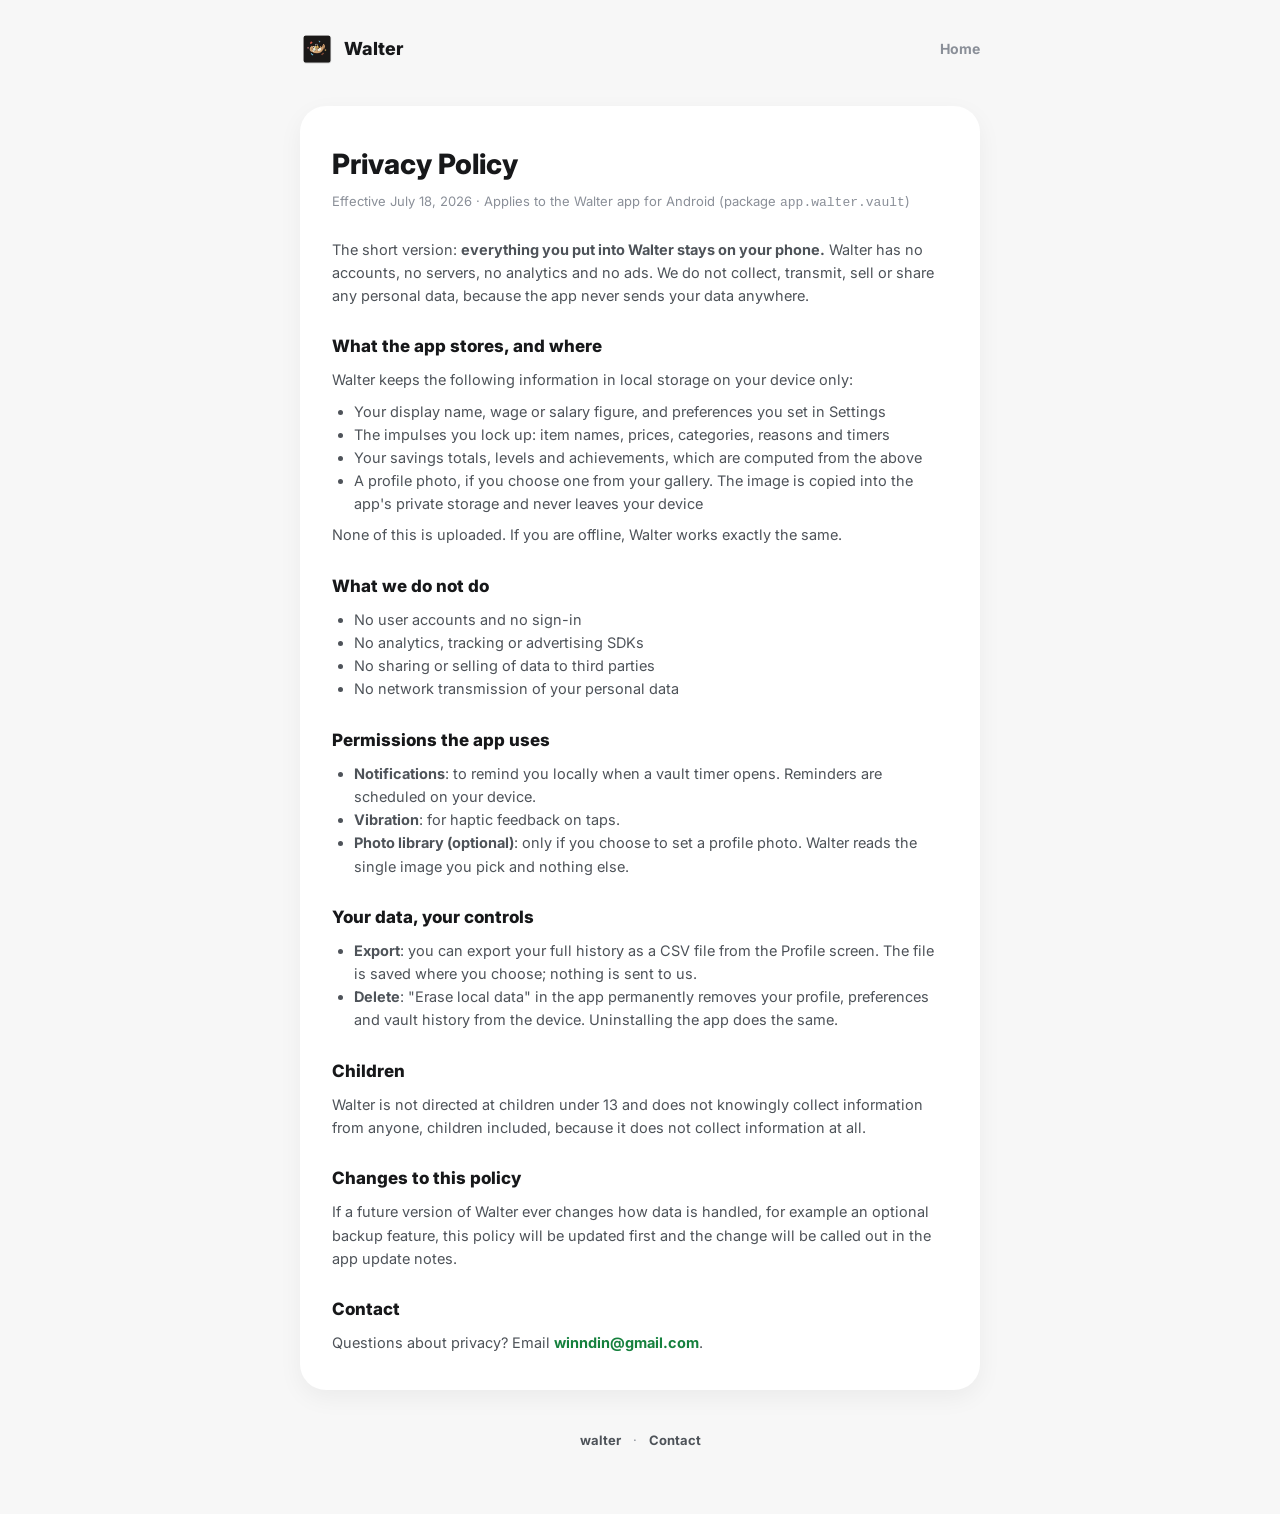
==== privacy.html @ 2b9dfd16 "Walter landing page and privacy policy Co-Authored-By: Claude Fable 5 <noreply@anthropic.com>" ====
<!doctype html>
<html lang="en">
<head>
  <meta charset="utf-8">
  <meta name="viewport" content="width=device-width, initial-scale=1">
  <title>Privacy Policy · Walter</title>
  <meta name="description" content="Walter's privacy policy. Everything stays on your device. No accounts, no analytics, no data collection.">
  <link rel="icon" type="image/png" href="favicon.png">
  <link rel="preconnect" href="https://fonts.googleapis.com">
  <link rel="preconnect" href="https://fonts.gstatic.com" crossorigin>
  <link href="https://fonts.googleapis.com/css2?family=Inter:wght@400;700;800&display=swap" rel="stylesheet">
  <link rel="stylesheet" href="styles.css">
</head>
<body>
  <div class="wrap">
    <header class="site">
      <a class="brand" href="index.html">
        <img src="favicon.png" alt="">
        Walter
      </a>
      <nav><a href="index.html">Home</a></nav>
    </header>

    <article class="doc">
      <h1>Privacy Policy</h1>
      <p class="date">Effective July 18, 2026 · Applies to the Walter app for Android (package <code>app.walter.vault</code>)</p>

      <p>
        The short version: <strong>everything you put into Walter stays on your phone.</strong>
        Walter has no accounts, no servers, no analytics and no ads. We do not collect,
        transmit, sell or share any personal data, because the app never sends your
        data anywhere.
      </p>

      <h2>What the app stores, and where</h2>
      <p>Walter keeps the following information in local storage on your device only:</p>
      <ul>
        <li>Your display name, wage or salary figure, and preferences you set in Settings</li>
        <li>The impulses you lock up: item names, prices, categories, reasons and timers</li>
        <li>Your savings totals, levels and achievements, which are computed from the above</li>
        <li>A profile photo, if you choose one from your gallery. The image is copied into the app's private storage and never leaves your device</li>
      </ul>
      <p>None of this is uploaded. If you are offline, Walter works exactly the same.</p>

      <h2>What we do not do</h2>
      <ul>
        <li>No user accounts and no sign-in</li>
        <li>No analytics, tracking or advertising SDKs</li>
        <li>No sharing or selling of data to third parties</li>
        <li>No network transmission of your personal data</li>
      </ul>

      <h2>Permissions the app uses</h2>
      <ul>
        <li><strong>Notifications</strong>: to remind you locally when a vault timer opens. Reminders are scheduled on your device.</li>
        <li><strong>Vibration</strong>: for haptic feedback on taps.</li>
        <li><strong>Photo library (optional)</strong>: only if you choose to set a profile photo. Walter reads the single image you pick and nothing else.</li>
      </ul>

      <h2>Your data, your controls</h2>
      <ul>
        <li><strong>Export</strong>: you can export your full history as a CSV file from the Profile screen. The file is saved where you choose; nothing is sent to us.</li>
        <li><strong>Delete</strong>: "Erase local data" in the app permanently removes your profile, preferences and vault history from the device. Uninstalling the app does the same.</li>
      </ul>

      <h2>Children</h2>
      <p>Walter is not directed at children under 13 and does not knowingly collect information from anyone, children included, because it does not collect information at all.</p>

      <h2>Changes to this policy</h2>
      <p>If a future version of Walter ever changes how data is handled, for example an optional backup feature, this policy will be updated first and the change will be called out in the app update notes.</p>

      <h2>Contact</h2>
      <p>Questions about privacy? Email <a href="mailto:winndin@gmail.com">winndin@gmail.com</a>.</p>
    </article>

    <footer class="site">
      <a href="index.html">walter</a>
      <span class="sep">·</span>
      <a href="mailto:winndin@gmail.com">Contact</a>
    </footer>
  </div>
</body>
</html>
---- styles.css ----
/* Walter site — mirrors the app's soft health-app look. */
:root {
  --bg: #F7F7F7;
  --surface: #FFFFFF;
  --text: #17181A;
  --text-secondary: #4E5359;
  --text-muted: #8A8F98;
  --accent: #22C55E;
  --accent-soft: rgba(34, 197, 94, 0.13);
  --radius: 26px;
  --shadow: 0 8px 24px rgba(15, 18, 20, 0.05);
}

* { margin: 0; padding: 0; box-sizing: border-box; }

body {
  font-family: 'Inter', -apple-system, 'Segoe UI', Roboto, sans-serif;
  background: var(--bg);
  color: var(--text);
  line-height: 1.6;
  -webkit-font-smoothing: antialiased;
}

.wrap {
  max-width: 720px;
  margin: 0 auto;
  padding: 24px 20px 64px;
}

header.site {
  display: flex;
  align-items: center;
  justify-content: space-between;
  padding: 8px 0 40px;
}

.brand {
  display: flex;
  align-items: center;
  gap: 10px;
  font-weight: 800;
  font-size: 18px;
  color: var(--text);
  text-decoration: none;
}

.brand img { width: 34px; height: 34px; border-radius: 10px; }

header.site nav a {
  color: var(--text-muted);
  text-decoration: none;
  font-weight: 700;
  font-size: 14px;
}

header.site nav a:hover { color: var(--text); }

.hero { text-align: center; padding: 8px 0 40px; }

.hero img.mascot {
  width: 260px;
  max-width: 70vw;
  height: auto;
  margin-bottom: 8px;
}

.hero h1 {
  font-size: 44px;
  font-weight: 800;
  letter-spacing: -0.02em;
  margin-bottom: 6px;
}

.hero p.tagline {
  font-size: 19px;
  font-weight: 700;
  color: var(--text-secondary);
  margin-bottom: 14px;
}

.hero p.sub {
  font-size: 15px;
  color: var(--text-muted);
  max-width: 480px;
  margin: 0 auto 26px;
}

.pill {
  display: inline-block;
  background: var(--accent-soft);
  color: #15803D;
  font-weight: 800;
  font-size: 13px;
  padding: 10px 22px;
  border-radius: 999px;
}

.cards {
  display: grid;
  grid-template-columns: repeat(auto-fit, minmax(200px, 1fr));
  gap: 16px;
  margin-bottom: 48px;
}

.card {
  background: var(--surface);
  border-radius: var(--radius);
  box-shadow: var(--shadow);
  padding: 24px 22px;
}

.card .dot {
  width: 40px;
  height: 40px;
  border-radius: 999px;
  background: var(--accent-soft);
  display: flex;
  align-items: center;
  justify-content: center;
  font-size: 18px;
  margin-bottom: 14px;
}

.card h3 { font-size: 16px; font-weight: 800; margin-bottom: 6px; }
.card p { font-size: 13.5px; color: var(--text-muted); }

/* Privacy page */
.doc {
  background: var(--surface);
  border-radius: var(--radius);
  box-shadow: var(--shadow);
  padding: 36px 32px;
}

.doc h1 { font-size: 28px; font-weight: 800; margin-bottom: 4px; }
.doc p.date { color: var(--text-muted); font-size: 13px; margin-bottom: 24px; }
.doc h2 { font-size: 17px; font-weight: 800; margin: 26px 0 8px; }
.doc p, .doc li { font-size: 14.5px; color: var(--text-secondary); }
.doc ul { padding-left: 22px; margin: 8px 0; }
.doc a { color: #15803D; font-weight: 700; text-decoration: none; }
.doc a:hover { text-decoration: underline; }

footer.site {
  text-align: center;
  padding-top: 40px;
  font-size: 13px;
  color: var(--text-muted);
}

footer.site a { color: var(--text-secondary); font-weight: 700; text-decoration: none; }
footer.site a:hover { color: var(--text); }
footer.site .sep { margin: 0 8px; color: var(--text-muted); }
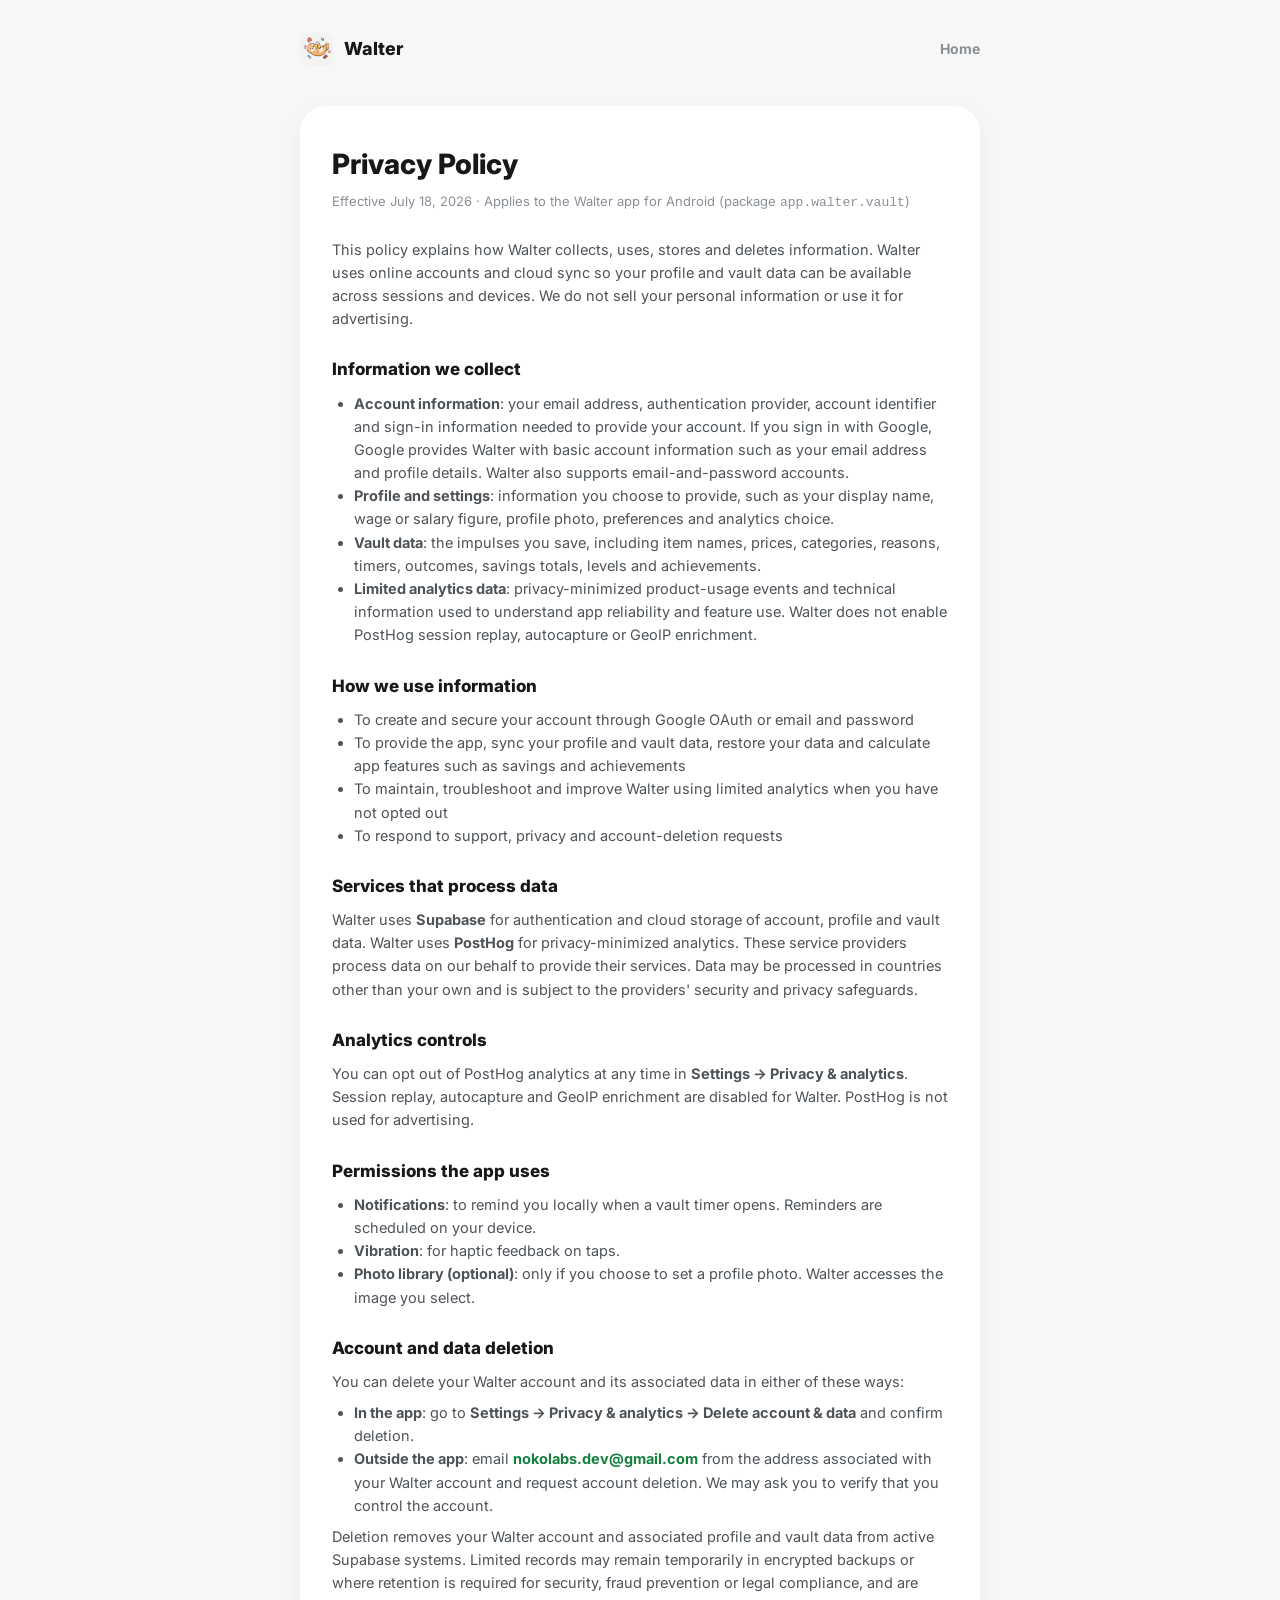
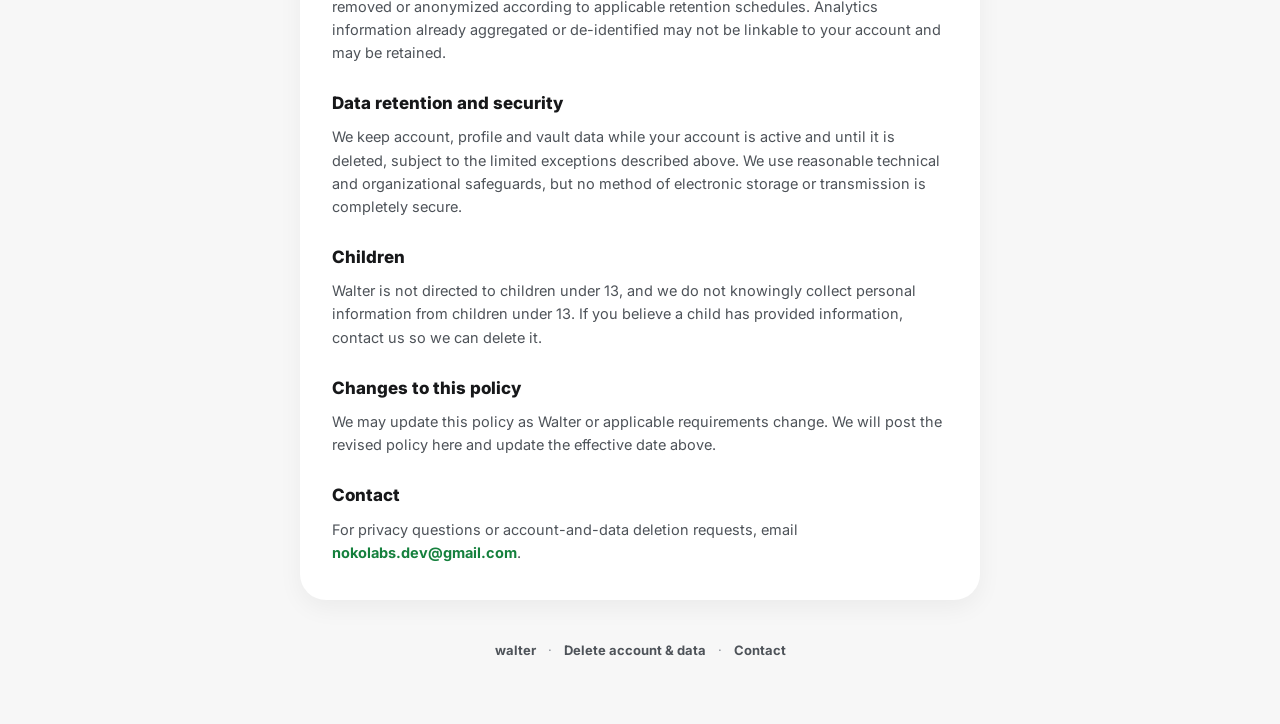
==== commit cc098588: "Update privacy policy and contact email" ====
--- a/privacy.html
+++ b/privacy.html
@@ -4,7 +4,7 @@
   <meta charset="utf-8">
   <meta name="viewport" content="width=device-width, initial-scale=1">
   <title>Privacy Policy · Walter</title>
-  <meta name="description" content="Walter's privacy policy. Everything stays on your device. No accounts, no analytics, no data collection.">
+  <meta name="description" content="Privacy policy and account-deletion instructions for the Walter Android app.">
   <link rel="icon" type="image/png" href="favicon.png">
   <link rel="preconnect" href="https://fonts.googleapis.com">
   <link rel="preconnect" href="https://fonts.gstatic.com" crossorigin>
@@ -26,57 +26,90 @@
       <p class="date">Effective July 18, 2026 · Applies to the Walter app for Android (package <code>app.walter.vault</code>)</p>
 
       <p>
-        The short version: <strong>everything you put into Walter stays on your phone.</strong>
-        Walter has no accounts, no servers, no analytics and no ads. We do not collect,
-        transmit, sell or share any personal data, because the app never sends your
-        data anywhere.
+        This policy explains how Walter collects, uses, stores and deletes information.
+        Walter uses online accounts and cloud sync so your profile and vault data can be
+        available across sessions and devices. We do not sell your personal information
+        or use it for advertising.
       </p>
 
-      <h2>What the app stores, and where</h2>
-      <p>Walter keeps the following information in local storage on your device only:</p>
+      <h2>Information we collect</h2>
       <ul>
-        <li>Your display name, wage or salary figure, and preferences you set in Settings</li>
-        <li>The impulses you lock up: item names, prices, categories, reasons and timers</li>
-        <li>Your savings totals, levels and achievements, which are computed from the above</li>
-        <li>A profile photo, if you choose one from your gallery. The image is copied into the app's private storage and never leaves your device</li>
+        <li><strong>Account information</strong>: your email address, authentication provider, account identifier and sign-in information needed to provide your account. If you sign in with Google, Google provides Walter with basic account information such as your email address and profile details. Walter also supports email-and-password accounts.</li>
+        <li><strong>Profile and settings</strong>: information you choose to provide, such as your display name, wage or salary figure, profile photo, preferences and analytics choice.</li>
+        <li><strong>Vault data</strong>: the impulses you save, including item names, prices, categories, reasons, timers, outcomes, savings totals, levels and achievements.</li>
+        <li><strong>Limited analytics data</strong>: privacy-minimized product-usage events and technical information used to understand app reliability and feature use. Walter does not enable PostHog session replay, autocapture or GeoIP enrichment.</li>
       </ul>
-      <p>None of this is uploaded. If you are offline, Walter works exactly the same.</p>
 
-      <h2>What we do not do</h2>
+      <h2>How we use information</h2>
       <ul>
-        <li>No user accounts and no sign-in</li>
-        <li>No analytics, tracking or advertising SDKs</li>
-        <li>No sharing or selling of data to third parties</li>
-        <li>No network transmission of your personal data</li>
+        <li>To create and secure your account through Google OAuth or email and password</li>
+        <li>To provide the app, sync your profile and vault data, restore your data and calculate app features such as savings and achievements</li>
+        <li>To maintain, troubleshoot and improve Walter using limited analytics when you have not opted out</li>
+        <li>To respond to support, privacy and account-deletion requests</li>
       </ul>
+
+      <h2>Services that process data</h2>
+      <p>
+        Walter uses <strong>Supabase</strong> for authentication and cloud storage of account,
+        profile and vault data. Walter uses <strong>PostHog</strong> for privacy-minimized
+        analytics. These service providers process data on our behalf to provide their
+        services. Data may be processed in countries other than your own and is subject
+        to the providers' security and privacy safeguards.
+      </p>
+
+      <h2>Analytics controls</h2>
+      <p>
+        You can opt out of PostHog analytics at any time in
+        <strong>Settings → Privacy &amp; analytics</strong>. Session replay, autocapture and
+        GeoIP enrichment are disabled for Walter. PostHog is not used for advertising.
+      </p>
 
       <h2>Permissions the app uses</h2>
       <ul>
         <li><strong>Notifications</strong>: to remind you locally when a vault timer opens. Reminders are scheduled on your device.</li>
         <li><strong>Vibration</strong>: for haptic feedback on taps.</li>
-        <li><strong>Photo library (optional)</strong>: only if you choose to set a profile photo. Walter reads the single image you pick and nothing else.</li>
+        <li><strong>Photo library (optional)</strong>: only if you choose to set a profile photo. Walter accesses the image you select.</li>
       </ul>
 
-      <h2>Your data, your controls</h2>
+      <h2 id="account-deletion">Account and data deletion</h2>
+      <p>You can delete your Walter account and its associated data in either of these ways:</p>
       <ul>
-        <li><strong>Export</strong>: you can export your full history as a CSV file from the Profile screen. The file is saved where you choose; nothing is sent to us.</li>
-        <li><strong>Delete</strong>: "Erase local data" in the app permanently removes your profile, preferences and vault history from the device. Uninstalling the app does the same.</li>
+        <li><strong>In the app</strong>: go to <strong>Settings → Privacy &amp; analytics → Delete account &amp; data</strong> and confirm deletion.</li>
+        <li><strong>Outside the app</strong>: email <a href="mailto:nokolabs.dev@gmail.com?subject=Walter%20account%20deletion%20request">nokolabs.dev@gmail.com</a> from the address associated with your Walter account and request account deletion. We may ask you to verify that you control the account.</li>
       </ul>
+      <p>
+        Deletion removes your Walter account and associated profile and vault data from
+        active Supabase systems. Limited records may remain temporarily in encrypted
+        backups or where retention is required for security, fraud prevention or legal
+        compliance, and are removed or anonymized according to applicable retention
+        schedules. Analytics information already aggregated or de-identified may not be
+        linkable to your account and may be retained.
+      </p>
+
+      <h2>Data retention and security</h2>
+      <p>
+        We keep account, profile and vault data while your account is active and until it
+        is deleted, subject to the limited exceptions described above. We use reasonable
+        technical and organizational safeguards, but no method of electronic storage or
+        transmission is completely secure.
+      </p>
 
       <h2>Children</h2>
-      <p>Walter is not directed at children under 13 and does not knowingly collect information from anyone, children included, because it does not collect information at all.</p>
+      <p>Walter is not directed to children under 13, and we do not knowingly collect personal information from children under 13. If you believe a child has provided information, contact us so we can delete it.</p>
 
       <h2>Changes to this policy</h2>
-      <p>If a future version of Walter ever changes how data is handled, for example an optional backup feature, this policy will be updated first and the change will be called out in the app update notes.</p>
+      <p>We may update this policy as Walter or applicable requirements change. We will post the revised policy here and update the effective date above.</p>
 
       <h2>Contact</h2>
-      <p>Questions about privacy? Email <a href="mailto:winndin@gmail.com">winndin@gmail.com</a>.</p>
+      <p>For privacy questions or account-and-data deletion requests, email <a href="mailto:nokolabs.dev@gmail.com">nokolabs.dev@gmail.com</a>.</p>
     </article>
 
     <footer class="site">
       <a href="index.html">walter</a>
       <span class="sep">·</span>
-      <a href="mailto:winndin@gmail.com">Contact</a>
+      <a href="#account-deletion">Delete account &amp; data</a>
+      <span class="sep">·</span>
+      <a href="mailto:nokolabs.dev@gmail.com">Contact</a>
     </footer>
   </div>
 </body>
--- a/styles.css
+++ b/styles.css
@@ -62,6 +62,8 @@
   max-width: 70vw;
   height: auto;
   margin-bottom: 8px;
+  border-radius: 26%;
+  outline: 1px solid oklch(0 0 0 / 0.1);
 }
 
 .hero h1 {
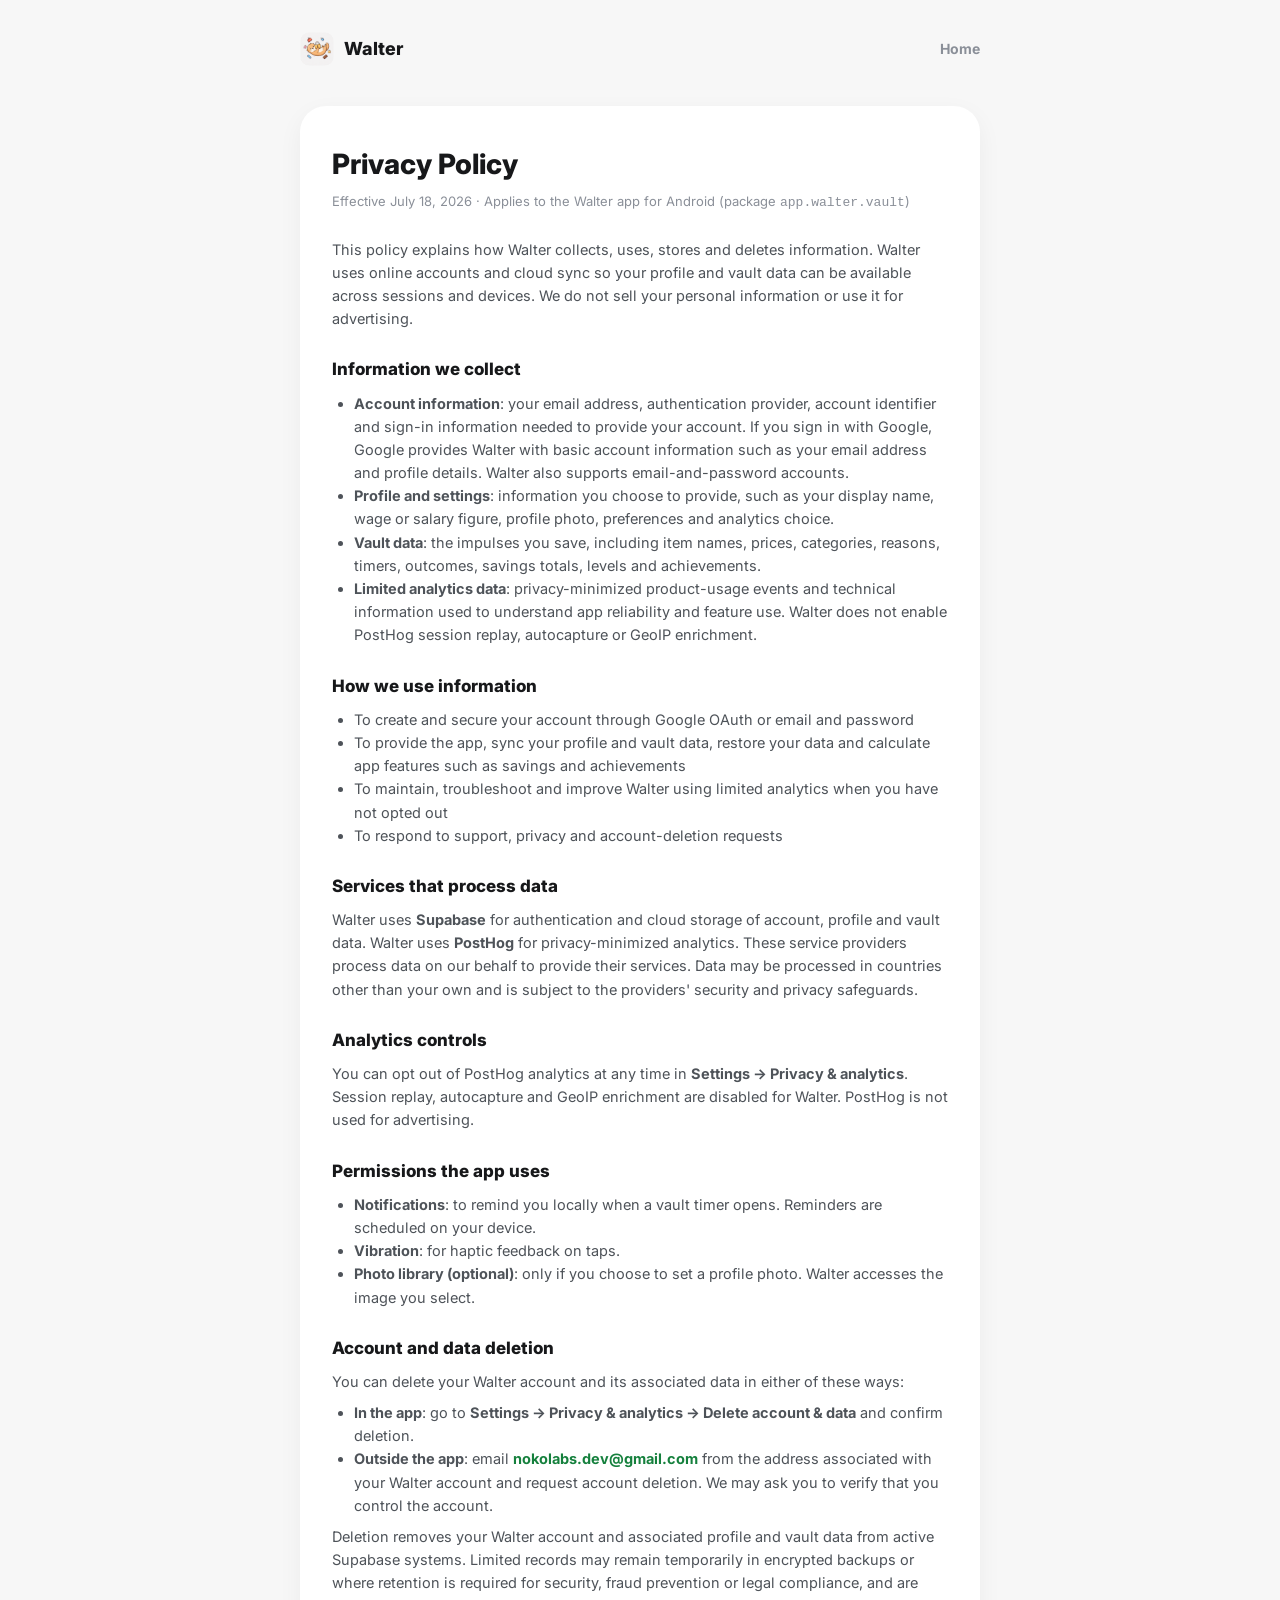
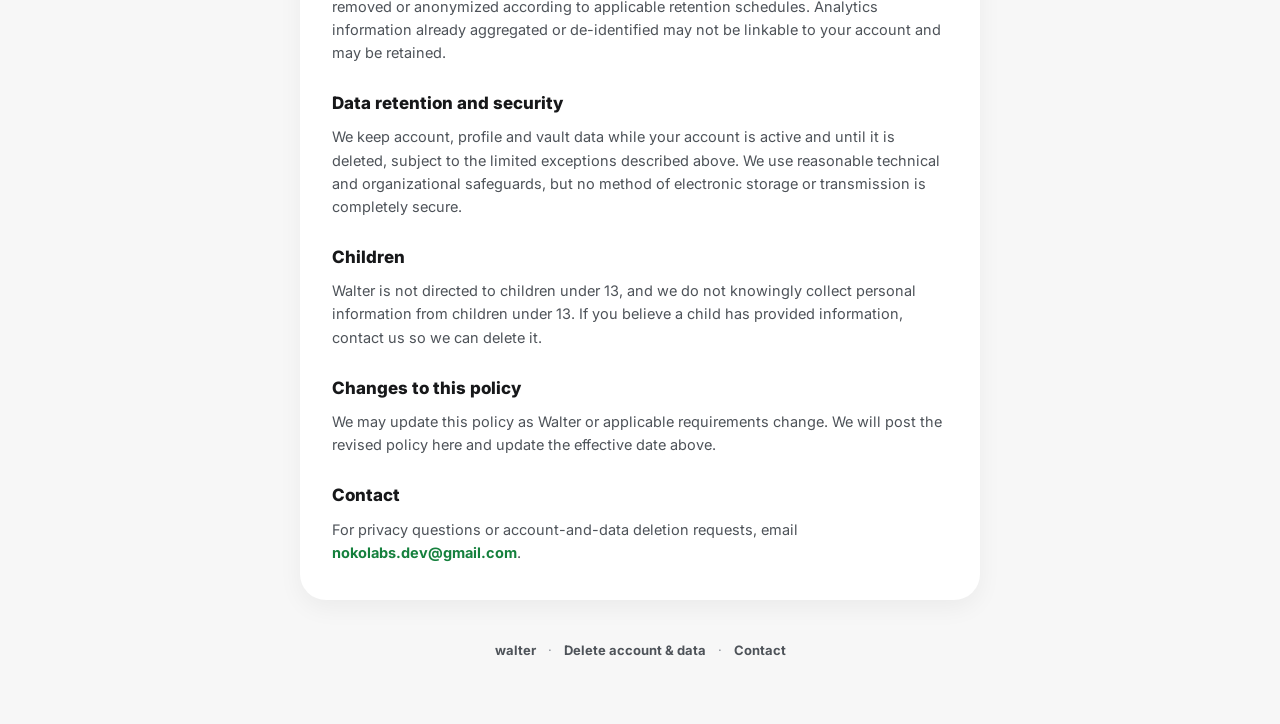
==== commit 50c7110a: "Update website icons to rounded treatment" ====
--- a/privacy.html
+++ b/privacy.html
@@ -5,7 +5,11 @@
   <meta name="viewport" content="width=device-width, initial-scale=1">
   <title>Privacy Policy · Walter</title>
   <meta name="description" content="Privacy policy and account-deletion instructions for the Walter Android app.">
-  <link rel="icon" type="image/png" href="favicon.png">
+  <meta name="theme-color" content="#F3F3F3">
+  <link rel="icon" type="image/png" sizes="32x32" href="favicon-32.png">
+  <link rel="icon" type="image/png" sizes="16x16" href="favicon-16.png">
+  <link rel="apple-touch-icon" sizes="180x180" href="apple-touch-icon.png">
+  <link rel="manifest" href="manifest.webmanifest">
   <link rel="preconnect" href="https://fonts.googleapis.com">
   <link rel="preconnect" href="https://fonts.gstatic.com" crossorigin>
   <link href="https://fonts.googleapis.com/css2?family=Inter:wght@400;700;800&display=swap" rel="stylesheet">
@@ -15,7 +19,7 @@
   <div class="wrap">
     <header class="site">
       <a class="brand" href="index.html">
-        <img src="favicon.png" alt="">
+        <img src="icon-192.png" alt="">
         Walter
       </a>
       <nav><a href="index.html">Home</a></nav>
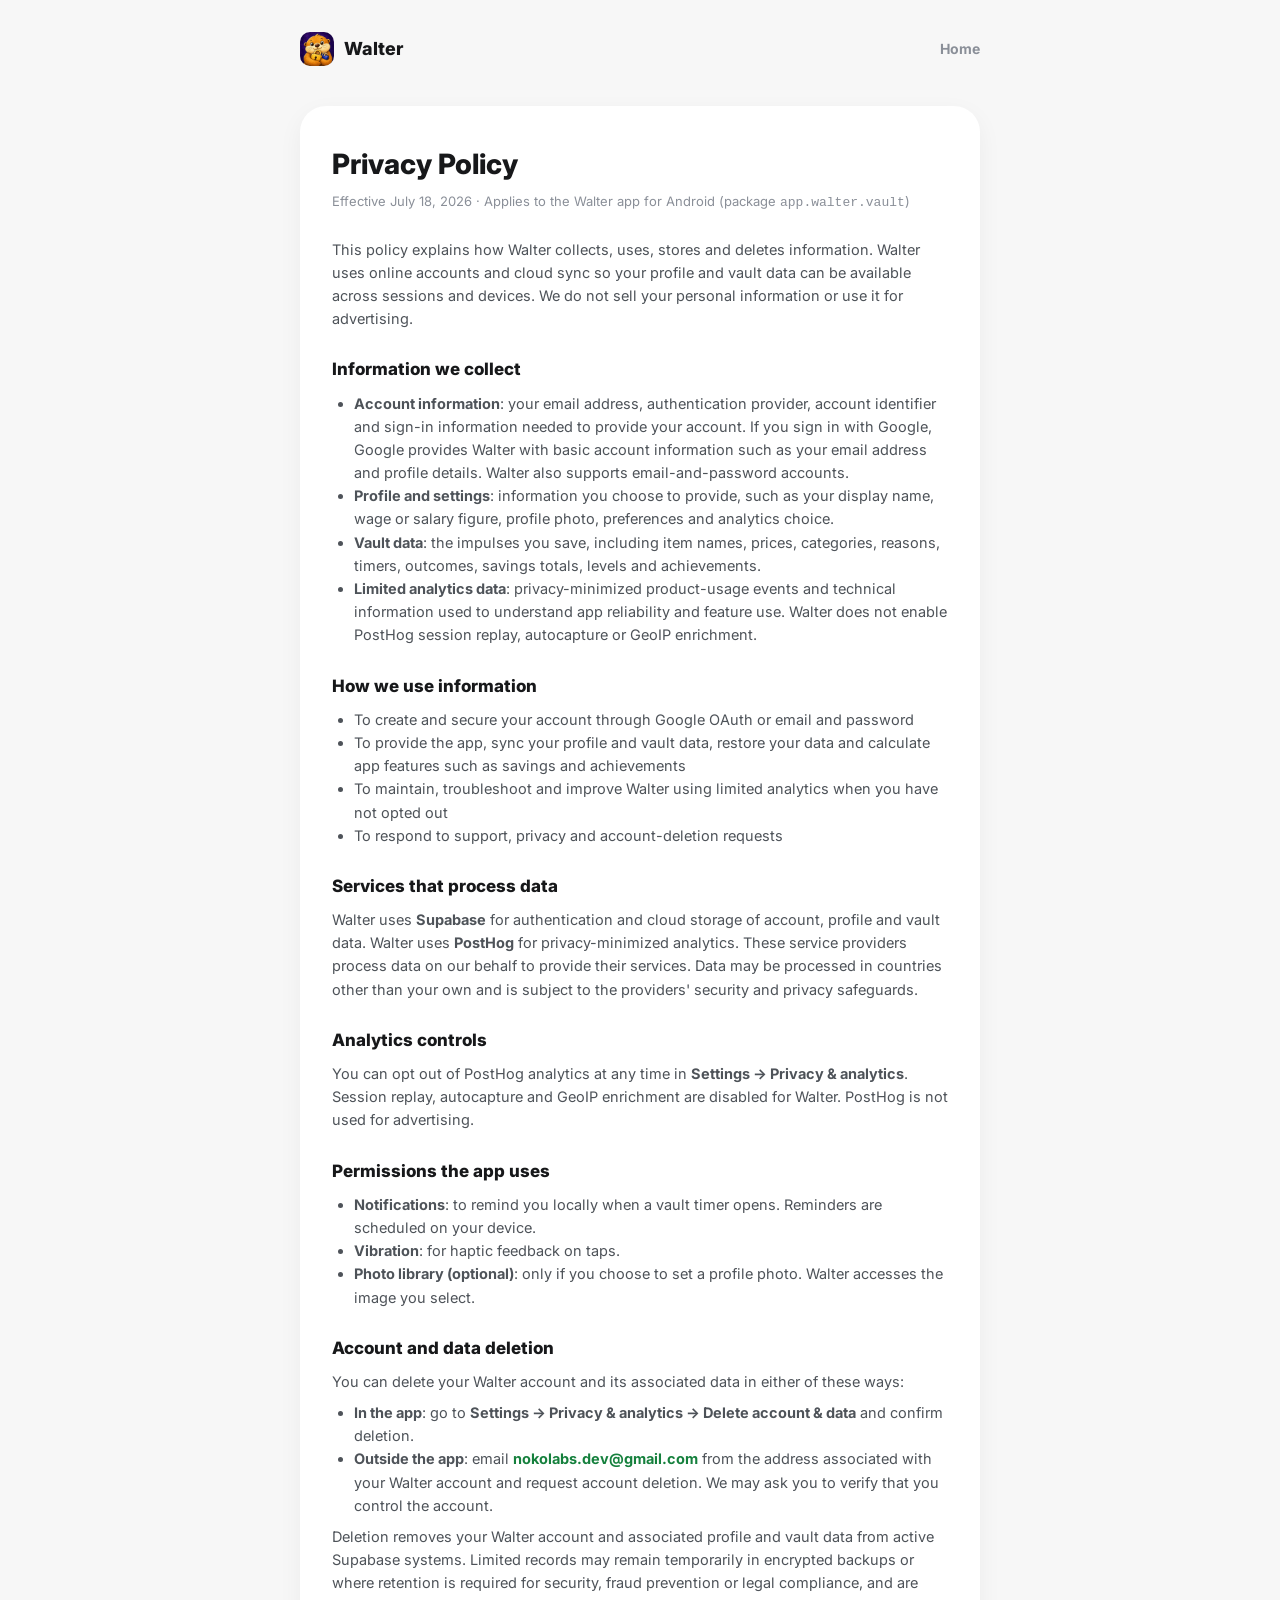
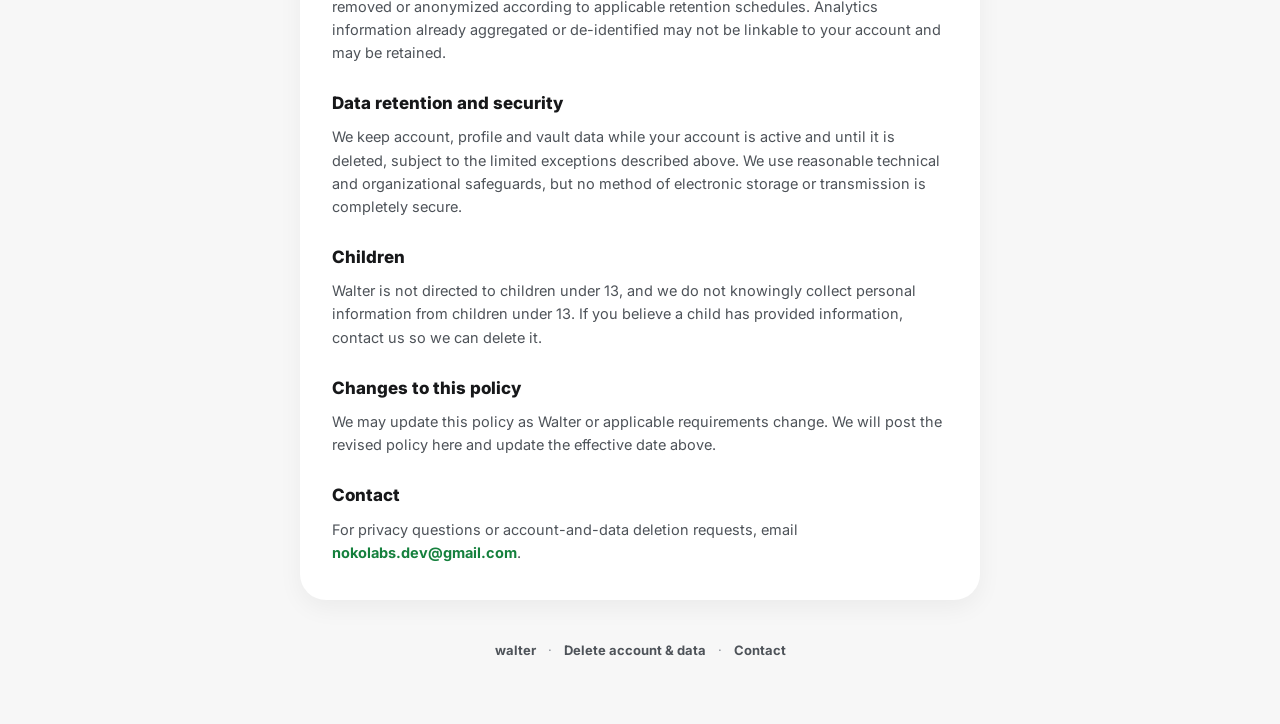
==== commit cc3ee6ae: "Refresh Walter website branding" ====
--- a/privacy.html
+++ b/privacy.html
@@ -6,6 +6,22 @@
   <title>Privacy Policy · Walter</title>
   <meta name="description" content="Privacy policy and account-deletion instructions for the Walter Android app.">
   <meta name="theme-color" content="#F3F3F3">
+  <link rel="canonical" href="https://karroge10.github.io/walter-site/privacy.html">
+  <meta property="og:type" content="website">
+  <meta property="og:site_name" content="Walter">
+  <meta property="og:title" content="Privacy Policy · Walter">
+  <meta property="og:description" content="Privacy policy and account-deletion instructions for the Walter Android app.">
+  <meta property="og:url" content="https://karroge10.github.io/walter-site/privacy.html">
+  <meta property="og:image" content="https://karroge10.github.io/walter-site/social-preview.png">
+  <meta property="og:image:width" content="1200">
+  <meta property="og:image:height" content="630">
+  <meta property="og:image:alt" content="Walter the otter holding a gold lock and blue shopping bag">
+  <meta name="twitter:card" content="summary_large_image">
+  <meta name="twitter:title" content="Privacy Policy · Walter">
+  <meta name="twitter:description" content="Privacy policy and account-deletion instructions for the Walter Android app.">
+  <meta name="twitter:image" content="https://karroge10.github.io/walter-site/social-preview.png">
+  <meta name="twitter:image:alt" content="Walter the otter holding a gold lock and blue shopping bag">
+  <link rel="icon" type="image/png" sizes="512x512" href="favicon.png">
   <link rel="icon" type="image/png" sizes="32x32" href="favicon-32.png">
   <link rel="icon" type="image/png" sizes="16x16" href="favicon-16.png">
   <link rel="apple-touch-icon" sizes="180x180" href="apple-touch-icon.png">
